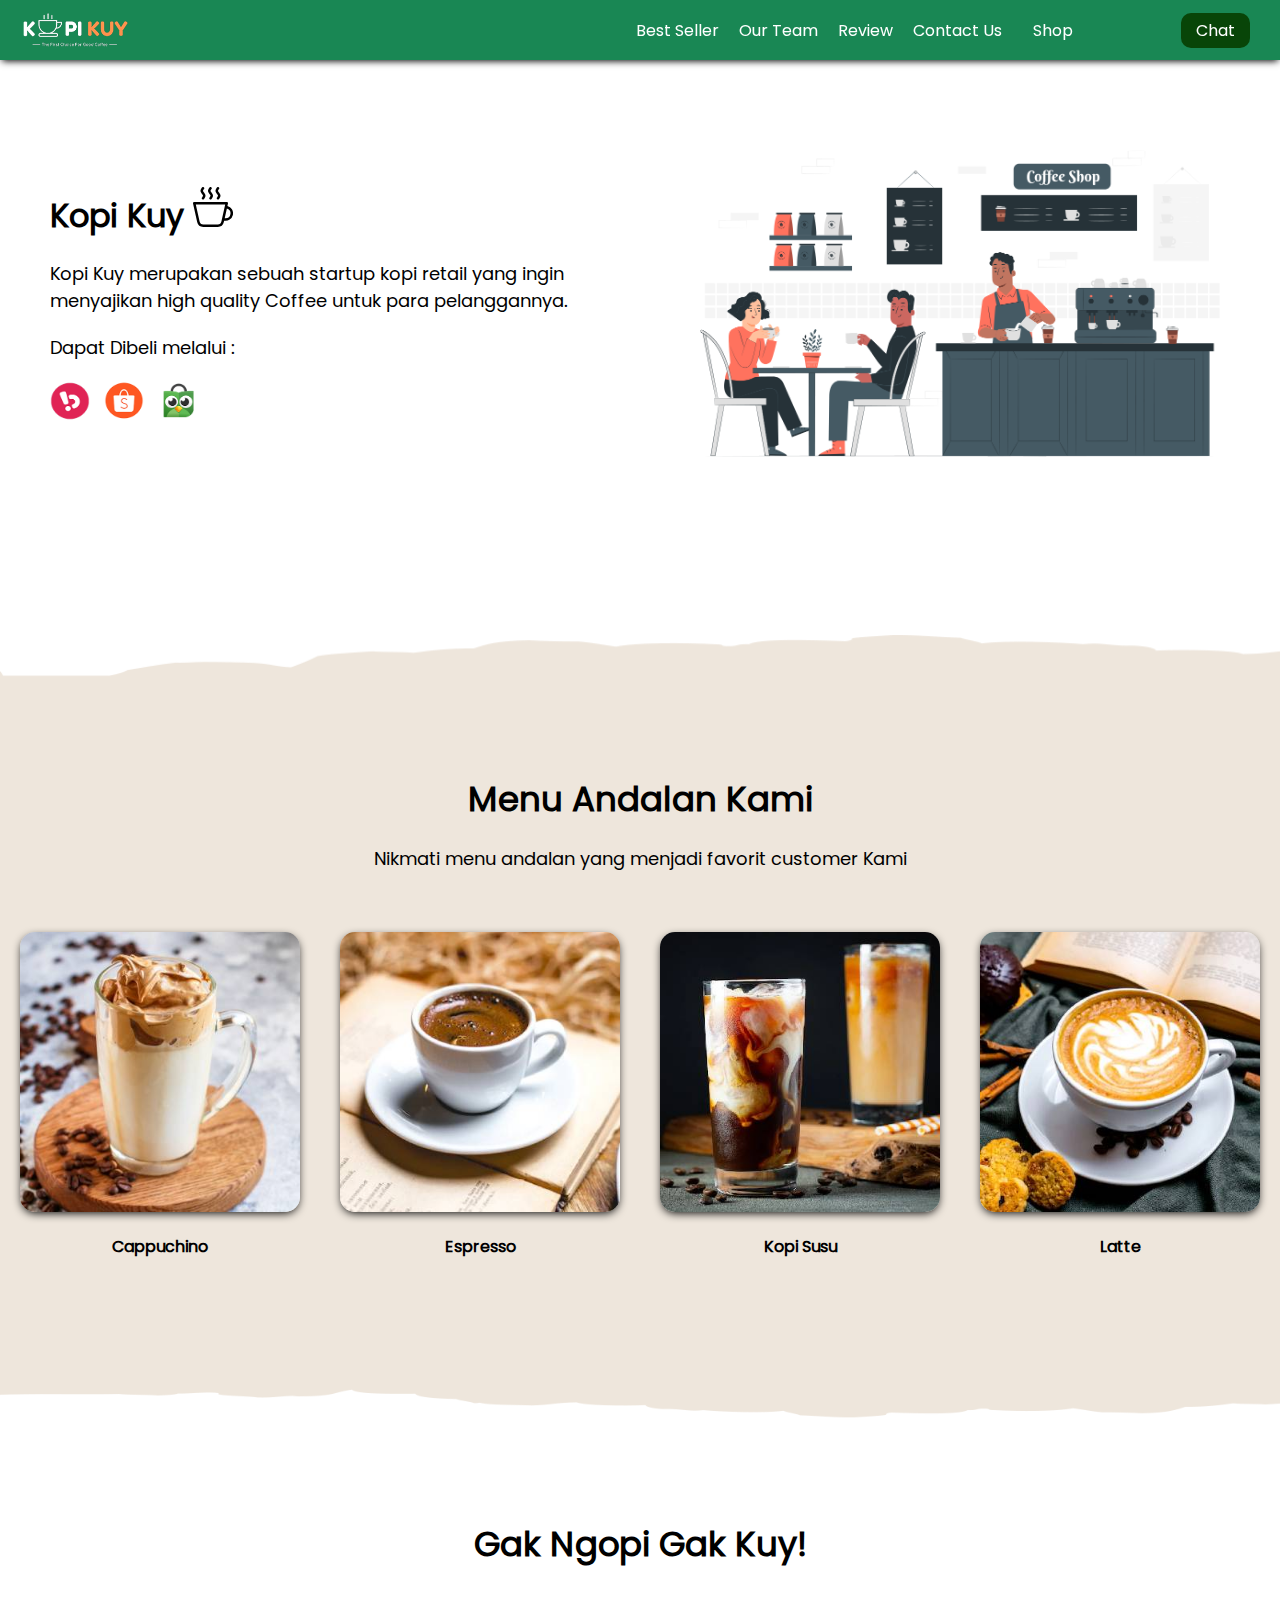
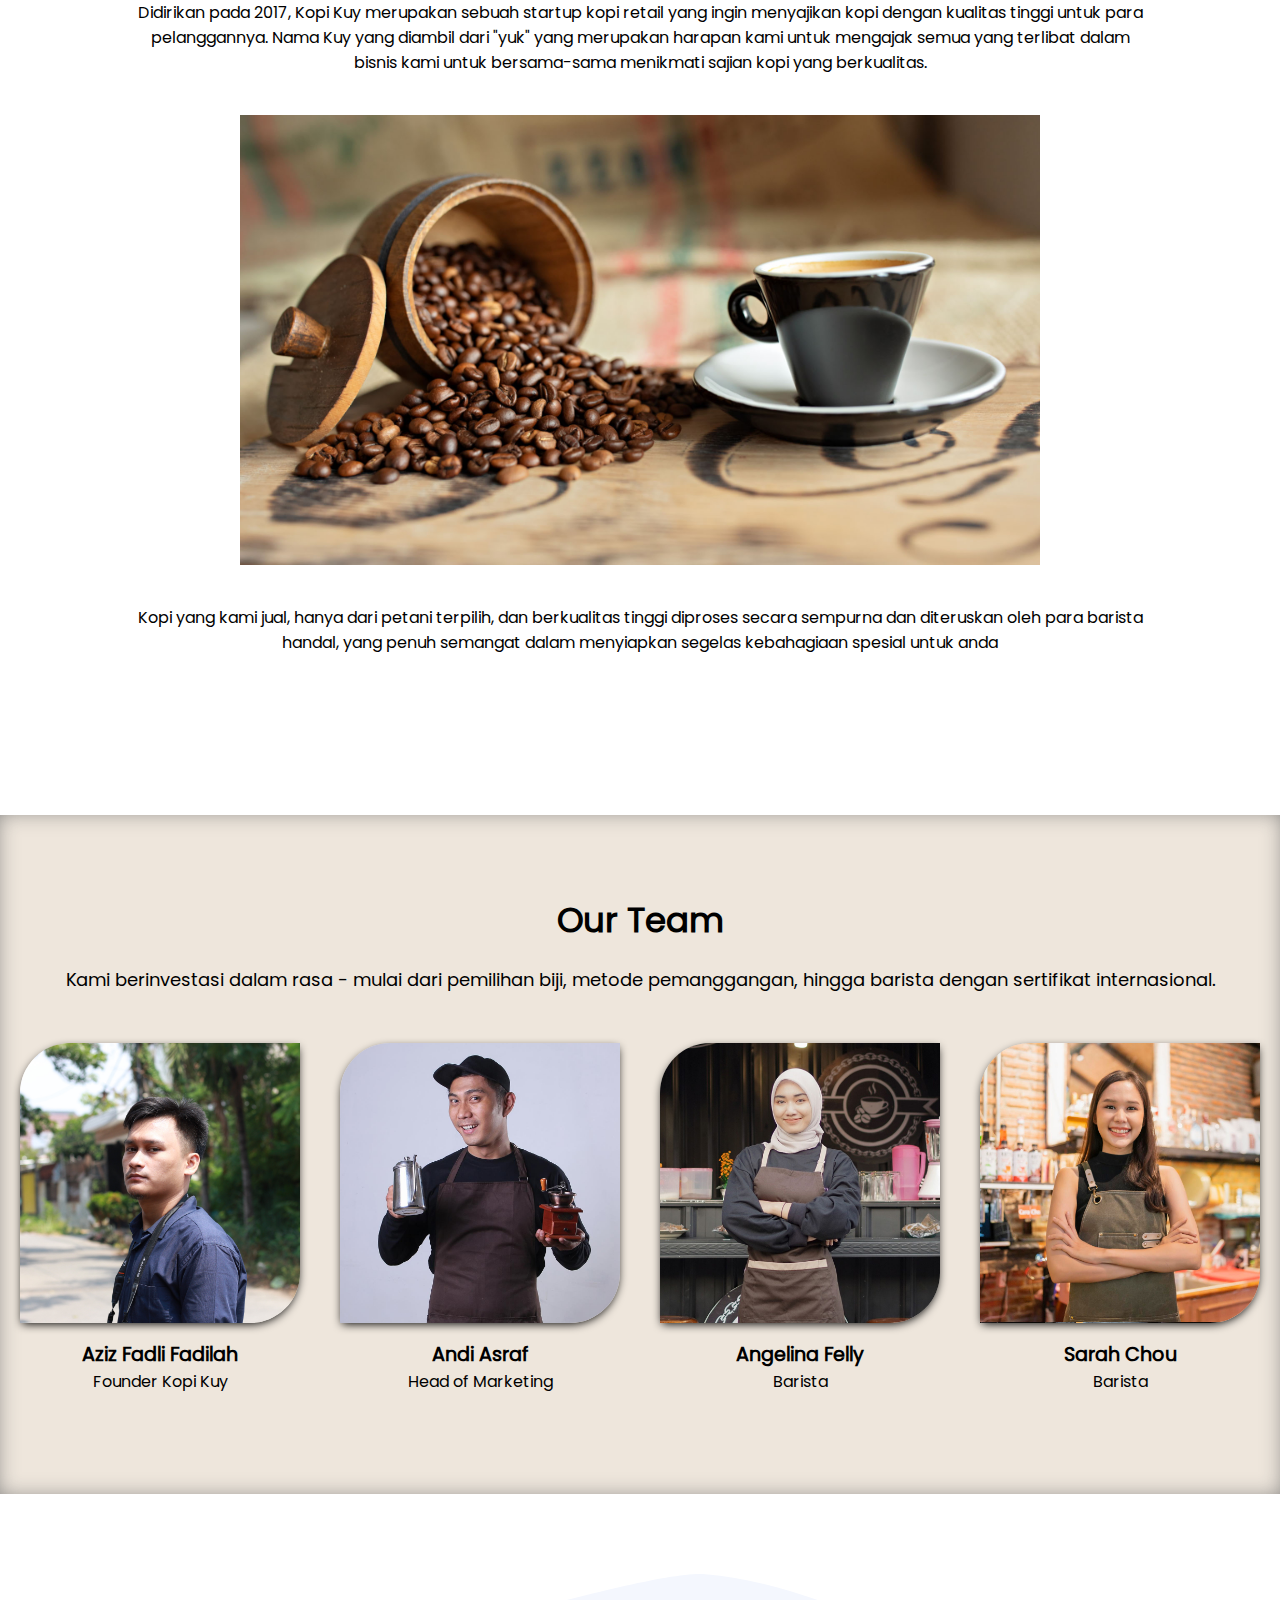
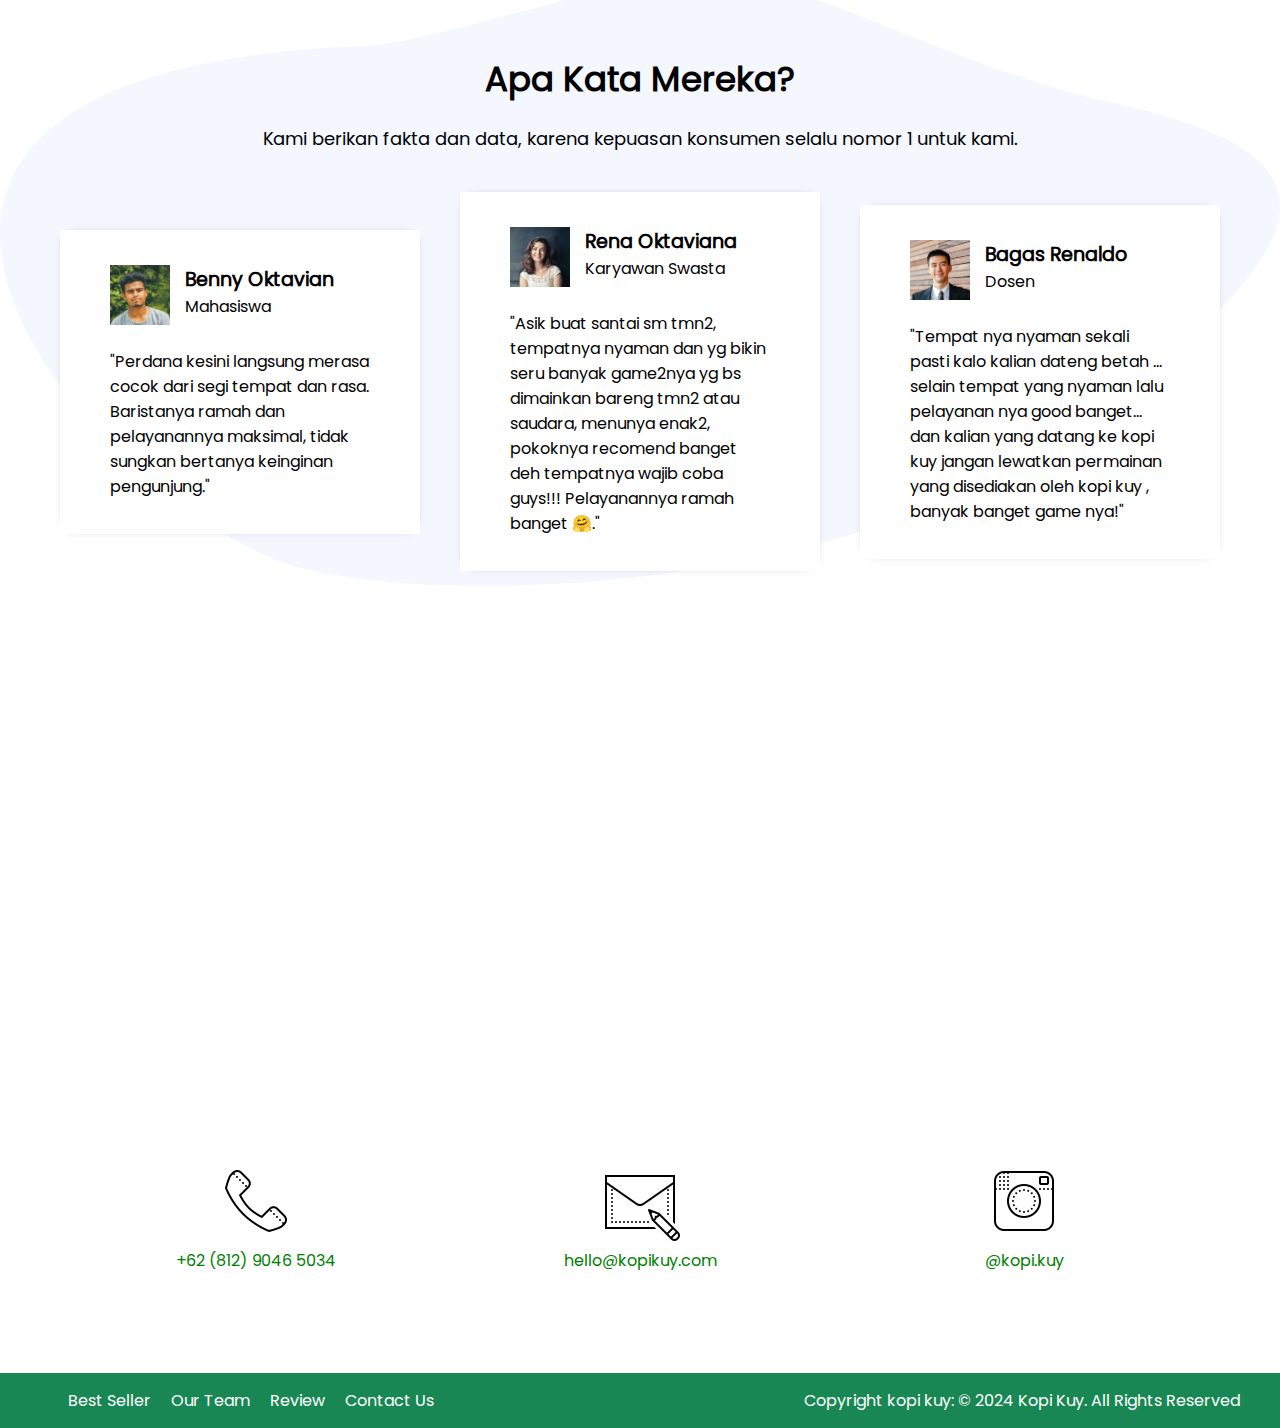
==== index.html @ 8b30d7e5 "first commit" ====
<!DOCTYPE html>
<html lang="id">

<head>
    <meta charset="UTF-8">
    <meta http-equiv="X-UA-Compatible" content="IE=edge">
    <meta name="viewport" content="width=device-width, initial-scale=1.0">
    <link rel="shortcut icon" href="images/favicon.ico" type="image/x-icon">
    <title>Website Kopi Kuy</title>
    <link rel="stylesheet" href="css/style.css">
</head>

<body>
    <nav>
        <img class="logo" src="images/logo/logo_kuy.png">
        <div class="navigasi">
            <a href="#best-seller">Best Seller</a>
            <a href="#our-team">Our Team</a>
            <a href="#review">Review</a>
            <a href="#contact-us">Contact Us</a>
        </div>
        <a class="shop" href="produk.html">Shop</a>
        <a class="chat" href="https://wa.me/628123456?text=Saya ingin bertanya" target="_blank">Chat</a>
    </nav>

    <!--Tulis kode header mulai di baris 28-->

    <header>
        <div class="kiri">
            <h1 id="h1_website">
                Kopi Kuy
                <img src="images\icon\icon_kopi.svg" alt="logo kopi kuy">
            </h1>
            <p>
                Kopi Kuy merupakan sebuah startup kopi retail yang ingin menyajikan
                high quality Coffee untuk para pelanggannya.
            </p>
            <p>
                Dapat Dibeli melalui :
            </p>
            <div class="olshop">
                <img src="images/logo/logo_bukalapak.png" alt="logo bukalapak">
                <img src="images/logo/logo_shopee.png" alt="logo shopee">
                <img src="images/logo/logo_tokopedia.png" alt="logo tokopedia">
            </div>
        </div>
        <div class="kanan">
            <img src="images/header/header3.png" alt="header">
        </div>
    </header>
    <main>
        <section class="best-seller" id="best-seller">
            <h2>
                Menu Andalan Kami
            </h2>
            <p>
                Nikmati menu andalan yang menjadi favorit customer Kami
            </p>
            <div class="produk">
                <img src="images/produk/product_capuchino.jpg" alt="Capuccino">
                <p>Cappuchino</p>
            </div>
            <div class="produk">
                <img src="images/produk/product_espresso.jpg" alt="Espresso">
                <p>Espresso</p>
            </div>
            <div class="produk">
                <img src="images/produk/product_kopi_susu.jpg" alt="Kopi Susu">
                <p>Kopi Susu</p>
            </div>
            <div class="produk">
                <img src="images/produk/product_latte.jpg" alt="Latte">
                <p>Latte</p>
            </div>
        </section>
        <section class="about-us" id="about-us">
            <h2>
                Gak Ngopi Gak Kuy!
            </h2>
            <p>
                Didirikan pada 2017, Kopi Kuy merupakan sebuah startup kopi retail
                yang ingin menyajikan kopi dengan kualitas tinggi untuk para pelanggannya.
                Nama Kuy yang diambil dari "yuk" yang merupakan harapan kami untuk mengajak semua
                yang terlibat dalam bisnis kami untuk bersama-sama menikmati sajian kopi yang berkualitas.
            </p>
            <img src="images\about-us\biji-kopi2.jpg" alt="gambar biji kopi">
            <p>
                Kopi yang kami jual, hanya dari petani terpilih, dan berkualitas tinggi diproses
                secara sempurna dan diteruskan oleh para barista handal, yang penuh semangat
                dalam menyiapkan segelas kebahagiaan spesial untuk anda
            </p>
        </section>
        <section class="our-team" id="our-team">
            <h2>
                Our Team
            </h2>
            <p>
                Kami berinvestasi dalam rasa - mulai dari pemilihan biji, metode pemanggangan,
                hingga barista dengan sertifikat internasional.
            </p>
            <div class="team">
                <img src="images/team/team5.jpg" alt="Aziz Fadli Fadilah">
                <h3>Aziz Fadli Fadilah</h3>
                <p>Founder Kopi Kuy</p>
            </div>
            <div class="team">
                <img src="images/team/team2.jpg" alt="Andi Asraf">
                <h3>Andi Asraf</h3>
                <p>Head of Marketing</p>
            </div>
            <div class="team">
                <img src="images/team/team3.jpg" alt="Angelina Felly">
                <h3>Angelina Felly</h3>
                <p>Barista</p>
            </div>
            <div class="team">
                <img src="images/team/team4.jpg" alt="Sarah Chou">
                <h3>Sarah Chou</h3>
                <p>Barista</p>
            </div>
        </section>
        <section class="review" id="review">
            <h2> Apa Kata Mereka? </h2>
            <p> Kami berikan fakta dan data, karena kepuasan konsumen selalu nomor 1 untuk kami. </p>
            <div class="testimoni">
                <img src="images/customer/customer1.jpg" alt="customer">
                <div class="profile">
                    <h3> Benny Oktavian </h3>
                    <p> Mahasiswa </p>
                </div>
                <p>
                    "Perdana kesini langsung merasa cocok dari segi tempat dan rasa.
                    Baristanya ramah dan pelayanannya maksimal, tidak sungkan bertanya keinginan pengunjung."
                </p>
            </div>
            <div class="testimoni">
                <img src="images/customer/customer2.jpg" alt="customer">
                <div class="profile">
                    <h3> Rena Oktaviana </h3>
                    <p> Karyawan Swasta </p>
                </div>
                <p>
                    "Asik buat santai sm tmn2, tempatnya nyaman dan yg bikin seru banyak game2nya
                    yg bs dimainkan bareng tmn2 atau saudara, menunya enak2, pokoknya recomend
                    banget deh tempatnya wajib coba guys!!! Pelayanannya ramah banget 🤗."
                </p>
            </div>
            <div class="testimoni">
                <img src="images/customer/customer3.jpg" alt="customer">
                <div class="profile">
                    <h3> Bagas Renaldo </h3>
                    <p> Dosen </p>
                </div>
                <p>
                    "Tempat nya nyaman sekali pasti kalo kalian dateng betah ...
                    selain tempat yang nyaman lalu pelayanan nya good banget...
                    dan kalian yang datang ke kopi kuy jangan lewatkan permainan yang disediakan
                    oleh kopi kuy , banyak banget game nya!"
                </p>
            </div>
        </section>
        <section class="contact-us" id="contact-us">
            <iframe
                src="https://www.google.com/maps/embed?pb=!1m14!1m8!1m3!1d7932.741866032694!2d106.668581!3d-6.214715!3m2!1i1024!2i768!4f13.1!3m3!1m2!1s0x2e69f9912c7f297b%3A0xe5a3a671dae861ab!2sKopi%20kuy!5e0!3m2!1sid!2sid!4v1680617229460!5m2!1sid!2sid"
                frameborder="0"></iframe>
            <div class="kontak">
                <img src="images/icon/icon_phone.png" alt="icon_phone">
                <p>
                    +62 (812) 9046 5034
                </p>
            </div>
            <div class="kontak">
                <img src="images/icon/icon_mail.png" alt="icon_mail">
                <p>
                    hello@kopikuy.com
                </p>
            </div>
            <div class="kontak">
                <img src="images/icon/icon_instagram.png" alt="icon_instagram">
                <p>
                    @kopi.kuy
                </p>
            </div>
        </section>
</body>
<footer>
    <div class="navigasi">
        <a href="#best-seller">Best Seller</a>
        <a href="#our-team">Our Team</a>
        <a href="#review">Review</a>
        <a href="#contact-us">Contact Us</a>
    </div>
    <P>
        Copyright kopi kuy: © 2024 Kopi Kuy. All Rights Reserved
    </P>
</footer>

</html>
---- css/style.css ----
/* Kode * di bawah ini untuk mereset tampilan setiap web browser supaya seragam */

* {
   box-sizing: border-box;
   margin: 0;
   padding: 0;
}

html {
   /* scroll-behavior: smooth agar scroll ketika klik pada navigasi menjadi halus */
   scroll-behavior: smooth;
}

/* 
Kode di bawah ini untuk mengatur nav sampai footer agar memiliki tampilan flexibel
selengkapnya akan di bahas di hari ke 3
*/

nav,
header,
section,
footer {
   /* 
      display: flex memiliki pengaturan yang dapat mengatur agar elemen
      di dalamnya memiliki ukuran yang fleksibel
      digunakan saat ada elemen yang isinya lebih dari satu kolom
   */
   display: flex;
   /* 
      align-items: center mengatur elemen di dalamnya rata tengah vertikal
   */
   align-items: center;

   /* 
      justify-content: center mengatur elemen di dalamnya rata tengah horizontal
   */
   justify-content: center;

   /* 
      flex-wrap: wrap mengatur agar jika lebar elemen berlebih, maka elemen
      akan otomatis diletakan di baris baru (tidak dipaksakan di satu baris)
   */
   flex-wrap: wrap;
}



/* 
Kode @font-face untuk menginstall font ke dalam Website 
src adalah untuk lokasi fontnya, font dapat di cari di website https://fonts.google.com/
dengan memberi nama family, maka kita mendaftarkan font tersebut ke dalam website
*/

@font-face {
   src: url(../fonts/poppins.woff2);
   font-family: 'Poppins';
}

body {
   /* 
   mendaftarkan semua teks pada body menjadi family Poppins 
   kenapa pada body? karena elemen body membungkus semua elemen dari nav section sampai footer
   */
   font-family: 'Poppins';
}

/*
Misalnya ada font dari google yang bernama Irish Grover yang berada di:
https://fonts.gstatic.com/s/irishgrover/v23/buExpoi6YtLz2QW7LA4flVgv__RP.woff2

maka bisa coba copy kode berikut untuk menginstall font tadi:

@font-face {
  font-family: 'Irish Grover';
  font-style: normal;
  font-weight: 400;
  src: url(https://fonts.gstatic.com/s/irishgrover/v23/buExpoi6YtLz2QW7LA4flVgv__RP.woff2) format('woff2');
}

Jika kode di atas sudah di copy
Nanti pada element yang ingin menggunakan font Irish Grover Tadi, tinggal diganti font-familynya
misal mau mengganti h1 dan h2 maka kodenya sebagai berikut:

h1,h2 {
   font-family: 'Irish Grover';
}

*/


a {
   /* menghilangkan garis bawah pada link */
   text-decoration: none;

   /* 
   color: adalah untuk mengganti warna tulisan.
   color:unset digunakan pada a untuk menghilangkan warna bawaan pada link (biasanya warna biru) 
   */
   color: unset;
}

h2 {
   /* mengatur ukuran huruf ke 34 pixel */
   font-size: 34px;
}

h3 {
   /* mengatur ukuran huruf ke 1.2rem */
   font-size: 1.2rem;
}

h1,
h2,
h3 {
   /* mengatur tebal huruf bisa bold, normal*/
   font-weight: bold;
}

img {
   /* 
      kode max-width artinya lebar maksimal
      mengatur agar semua elemen img memiliki lebar maksimal 100% agar
      besar gambar tidak melebihi layar ataupun elemen pembungkus
   */
   max-width: 100%;
}

/* Navigasi */

nav {
   /* 
   background-color mengatur warna latar belakang 
   untuk pengguna hp, pergantian warna tidak bisa seperti vs code
   hanya dapat menggunakan warna bahasa inggris seperti: red, green, brown, purple dsb
   untuk pengguna vscode silahkan arahkan mouse ke kotak warna di bawah
   untuk mengganti warna sesuai keinginan
   */
   background-color: #198754;

   /* box-shadow membuat efek bayangan */
   box-shadow: 0 3px 7px -2px #000;

   /* width mengatur lebar elemen. 100% agar lebarnya full dari kiri sampai kanan layar */
   width: 100%;

   /* 
   padding digunakan untuk memberi jarak ke dalam. 
   efeknya bila digunakan pada elemen yang memiliki warna latar akan membuat elemen tersebut 'gemuk'
   padding-top artinya jarak ke atas, nilai padding dapat berupa
   padding-top, padding-bottom, padding-left, padding-right
   */
   padding-top: 10px;
   padding-bottom: 10px;

   /* 
   position mengatur posisi elemen, position:fixed supaya elemen nav akan ikut menempel di atas layar
   saat kita scroll ke bawah. Jika ingin navigasi gak nempel, bisa menggunakan position:static;
   */
   position: fixed;

   /* Nilai z-index semakin besar, maka elemen akan semakin di depan */
   z-index: 500;
}

img.logo {
   /* height mengatur tinggi elemen */
   height: 40px;
   /* penjelasan margin mirip dengan padding, fungsinya untuk memberi jarak pada elemen */
   margin-left: 20px;
}

div.navigasi {
   margin-left: auto;
   margin-right: 15px;
}

nav a {
   color: #fff;
   padding-left: 8px;
   padding-right: 8px;
}

a.shop {
   margin-right: 100px;
}

a.chat {
   margin-right: 30px;
   background-color: rgb(8, 69, 8);
   color: #fff;
   padding-top: 5px;
   padding-right: 15px;
   padding-bottom: 5px;
   padding-left: 15px;
   border-radius: 10px;
}


/* 
   PERHATIKAN bahwa dalam mengatur elemen, nama elemen langsung ditulis
   sedangkan untuk mengatur class, dibutuhkan tanda titik (.) terlebih dulu
   img {} berarti seluruh elemen dengan tag img (<img src="....">), 
   sedangkan .img artinya hanya elemen dengan class img (<img class="img" src="...">) 
*/


/* HEADER */


header,
section {
   /*
    padding mengatur jarak ke dalam
    pada padding dan margin ditambahkan top / right / bottom / top 
    untuk mengatur jarak masing-masing 
   */
   padding-top: 80px;
   padding-bottom: 80px;

   /* margin mengatur jarak ke luar */
   margin-bottom: 80px;
}

/* penulisan CSS dapat digabung dengan beberapa elemen */
header div.kiri,
header div.kanan {
   /* width mengatur lebar elemen. 50% artinya setengah ukuran elemen pembungkus */
   width: 50%;
   padding: 50px;
}

header h1 {
   margin-bottom: 20px;
}

header p {
   /* font-size digunakan untuk mengatur ukuran huruf */
   font-size: 18px;
   margin-bottom: 20px;
}

div.olshop img {
   width: 40px;
   /* aspect-ratio:1 agar tinggi menyesuaikan width */
   aspect-ratio: 1;
   margin-right: 10px;
}

/* Best Seller */

section.best-seller {
   position: relative;

   /* background-color mengatur warna latar belakang elemen */
   background-color: #EEE6DC;

   /* text-align mengatur rata tulisan, bisa bernilai: left, right, center, justify */
   text-align: center;
}

/* 
terkait position, after, dan before memerlukan pemahaman mendalam
terkait layout pada CSS untuk dapat memahami secara penuh 
*/

section.best-seller::before,
section.best-seller::after {
   position: absolute;
   content: "";
   width: 100%;
   height: 76px;

   /* background-image untuk menambahkan gambar sebagai background */
   background-image: url(../images/background/garis-atas.png);

   /*background-size agar gambar latar menyesuaikan tinggi / lebar elemen */
   background-size: cover;

   top: -60px;
   left: 0;
}

section.best-seller::after {
   height: 60px;
   background-image: url(../images/background/garis-bawah.png);
   top: unset;
   bottom: -60px;
}

section.best-seller h2 {
   margin-bottom: 20px;
   width: 100%;
}

/* 
Penulisan section.best-seller > p berarti mengatur elemen p yang langsung
di bungkus oleh elemen <section class="best-seller">
aturan ini tidak berlaku untuk elemen <p> yang ada di dalam <div class="produk">
*/

section.best-seller>p {
   font-size: 18px;
   margin-bottom: 40px;
   width: 100%;
}

div.produk {
   /* 
      Penulisan padding dan margin seperti padding:20px ini penulisan singkat 
      yang berarti top, right, bottom, left nilainya sama, yaitu 20px 
   */
   padding: 20px;
   width: 25%;
}

div.produk img {
   /* transition membuat animasi transisi dari perubahan style, 0.3s berarti 0.3 detik */
   transition: all 0.3s ease;

   /* border-radius  Membuat sudut membulat */
   border-radius: 15px;

   /* box-shadow membuat efek bayangan */
   box-shadow: 0 3px 10px -2px #000;
}

/*

kode div.produk img:hover akan dijalankan saat mouse ada di atas elemen <img> yang ada
di dalam <div class="produk"> 
karena ada efek transition pada div.produk img 
maka akan menghasilkan efek animasi yang smooth

*/
div.produk img:hover {

   /* membuat transformasi, bisa berupa scale(1.05), rotate(180deg), translateY(-50px), dsb */
   transform: scale(0.9);
   border-radius: 50%;
}

div.produk p {
   margin-top: 15px;
   font-weight: bold;
}



/* About US */

section.about-us {
   /* max-width: 80%; mengatur lebar maksimal elemen tidak boleh melebihi 80% layar */
   max-width: 80%;

   /* margin-left dan margin-right auto akan membuat posisi elemen berada di tengah */
   margin-left: auto;
   margin-right: auto;
   text-align: center;
}

section.about-us h2 {
   margin-bottom: 30px;
   width: 100%;
}

section.about-us img {
   /* 
      Penulisan width: 800px dan max-width: 100% mengatur agar
      elemen memiliki lebar 800px namun tidak boleh melebihi 100% ukuran layar
   */
   width: 800px;
   max-width: 100%;
   margin: auto;
}

/*
section.about-us p:nth-child(2) berarti mengatur elemen ke 2 dengan jenis <p>
yang ada di dalam <section class="about-us">
*/

section.about-us p:nth-child(2) {
   margin-bottom: 40px;
}

section.about-us p:nth-child(4) {
   margin-top: 40px;
}


/* OUR TEAM */

section.our-team {
   background-color: #EEE6DC;
   box-shadow: inset 0px 0px 23px -6px #707070;
   text-align: center;
}

section.our-team h2 {
   margin-bottom: 20px;
   width: 100%;
}

section.our-team>p {
   margin-bottom: 30px;
   font-size: 18px;
   width: 800px;
   max-width: 90%;
   margin-left: auto;
   margin-right: auto;
   width: 100%;
}

div.team {
   width: 25%;
   padding: 20px;
}

div.team img {
   width: 100%;
   aspect-ratio: 1/1;
   object-fit: cover;
   box-shadow: 0 3px 10px -2px #000;
   border-radius: 50px 0px 50px 0px;
   margin-bottom: 10px;
}


/* REVIEW */

section.review {
   background-image: url(../images/background/bg-review.svg);
   /* 
      background-size: contain;
      membuat gambar latar belakang tidak terpotong
   */
   background-size: contain;

   /* 
      background-repeat: no-repeat;
      membuat gambar latar belakang tidak diulang (duplikat)
   */
   background-repeat: no-repeat;
   padding-left: 40px;
   padding-right: 40px;
   justify-content: space-around;
   /* align-items: stretch; membuat tinggi elemen di dalam .review .baris seragam */
   text-align: center;
}

section.review h2 {
   margin-bottom: 20px;
   width: 100%;
}

section.review>p {
   margin-bottom: 40px;
   font-size: 18px;
   width: 100%;
}

div.testimoni {
   width: 30%;
   display: flex;
   flex-wrap: wrap;
   padding: 35px 50px;
   box-shadow: 0px 0px 12px -10px #000;
   background-color: #fff;
}

div.testimoni img {
   width: 60px;
   height: 60px;
   margin-right: 15px;
   object-fit: cover;
}

div.profile {
   text-align: left;
   display: block;
   margin-bottom: 30px;
   width: calc(100% - 75px);
}

div.profile p {
   width: 100%;
   text-align: left;
}

div.testimoni>p {
   width: 100%;
   text-align: left;
}

*[data-from="tmp"]>* {
   position: relative;
}

*[data-from="tmp"]>*:nth-child(1):before {
   position: absolute;
   color: red;
   bottom: 40px;
   content: "prakerja";
   font-size: 13px;
   z-index: 10;
   text-decoration: line-through;
}

/* CONTACT US */
section.contact-us {
   margin-bottom: 20px;
}

section.contact-us iframe {
   width: 100%;
   height: 300px;
   border: 0;
}

div.kontak {
   width: 30%;
   /* color mengatur warna tulisan */
   color: green;
   text-align: center;
   margin-top: 50px;
}


/* FOOTER */

footer {
   background-color: #198754;
   padding-top: 15px;
   padding-bottom: 15px;
   color: #fff;
   padding-right: 40px;
   padding-left: 40px;
}

footer div.navigasi {
   margin-left: 20px;
   margin-right: auto;
}

footer div.navigasi a {
   padding: 8px;
}



/* UNTUK kode RESPONSIF hari ke 3 tulis DI BAWAH sini */

@media (max-width:600px) {

   div.navigasi {
      display: none;
   }

   a.shop {
      margin-right: 15px;
      margin-left: auto;
   }

   header div.kiri,
   header div.kanan {
      width: 100%;
      padding: 30px;
      text-align: center;
   }

   div.produk,
   div.team,
   div.kontak {
      width: 50%;
   }

   div.testimoni {
      width: 100%;
      padding: 20px;
      margin-bottom: 30px;
      font-size: smaller;
   }


}

/* Kode CSS Selesai di sini */
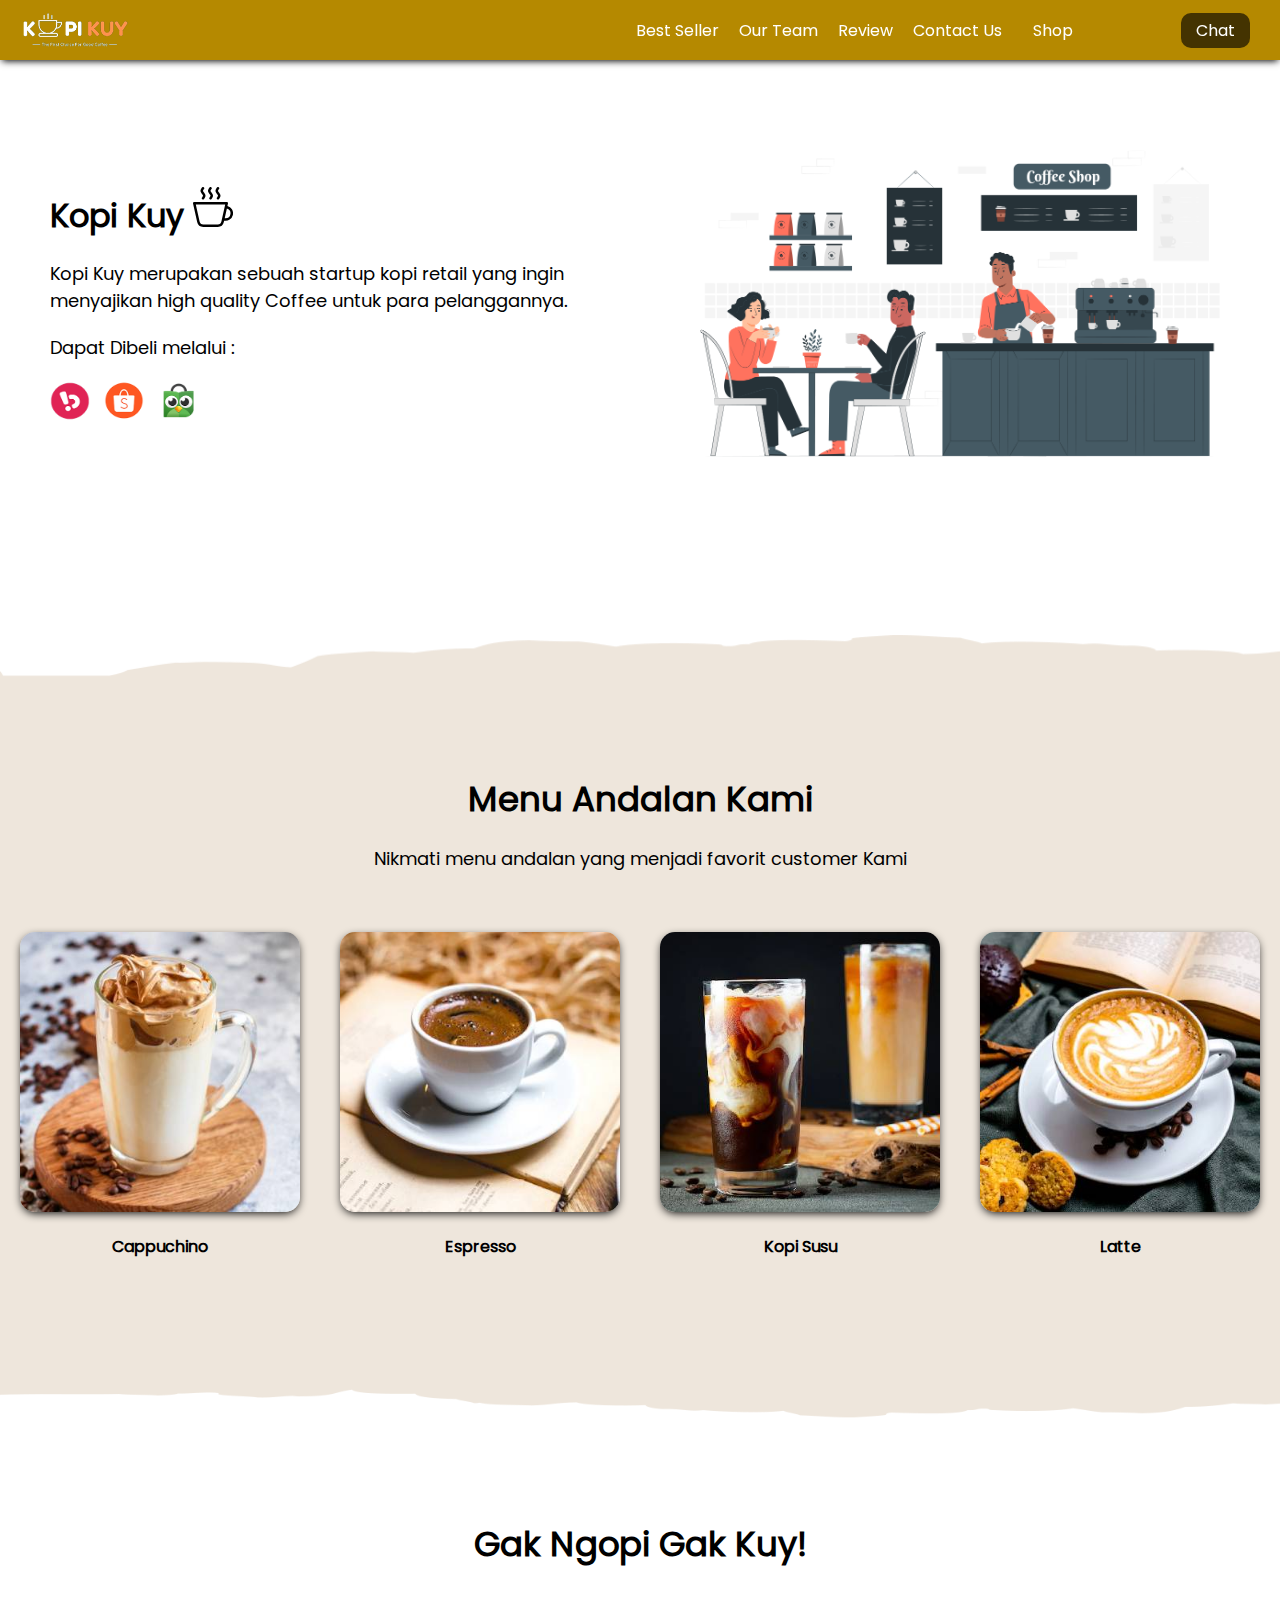
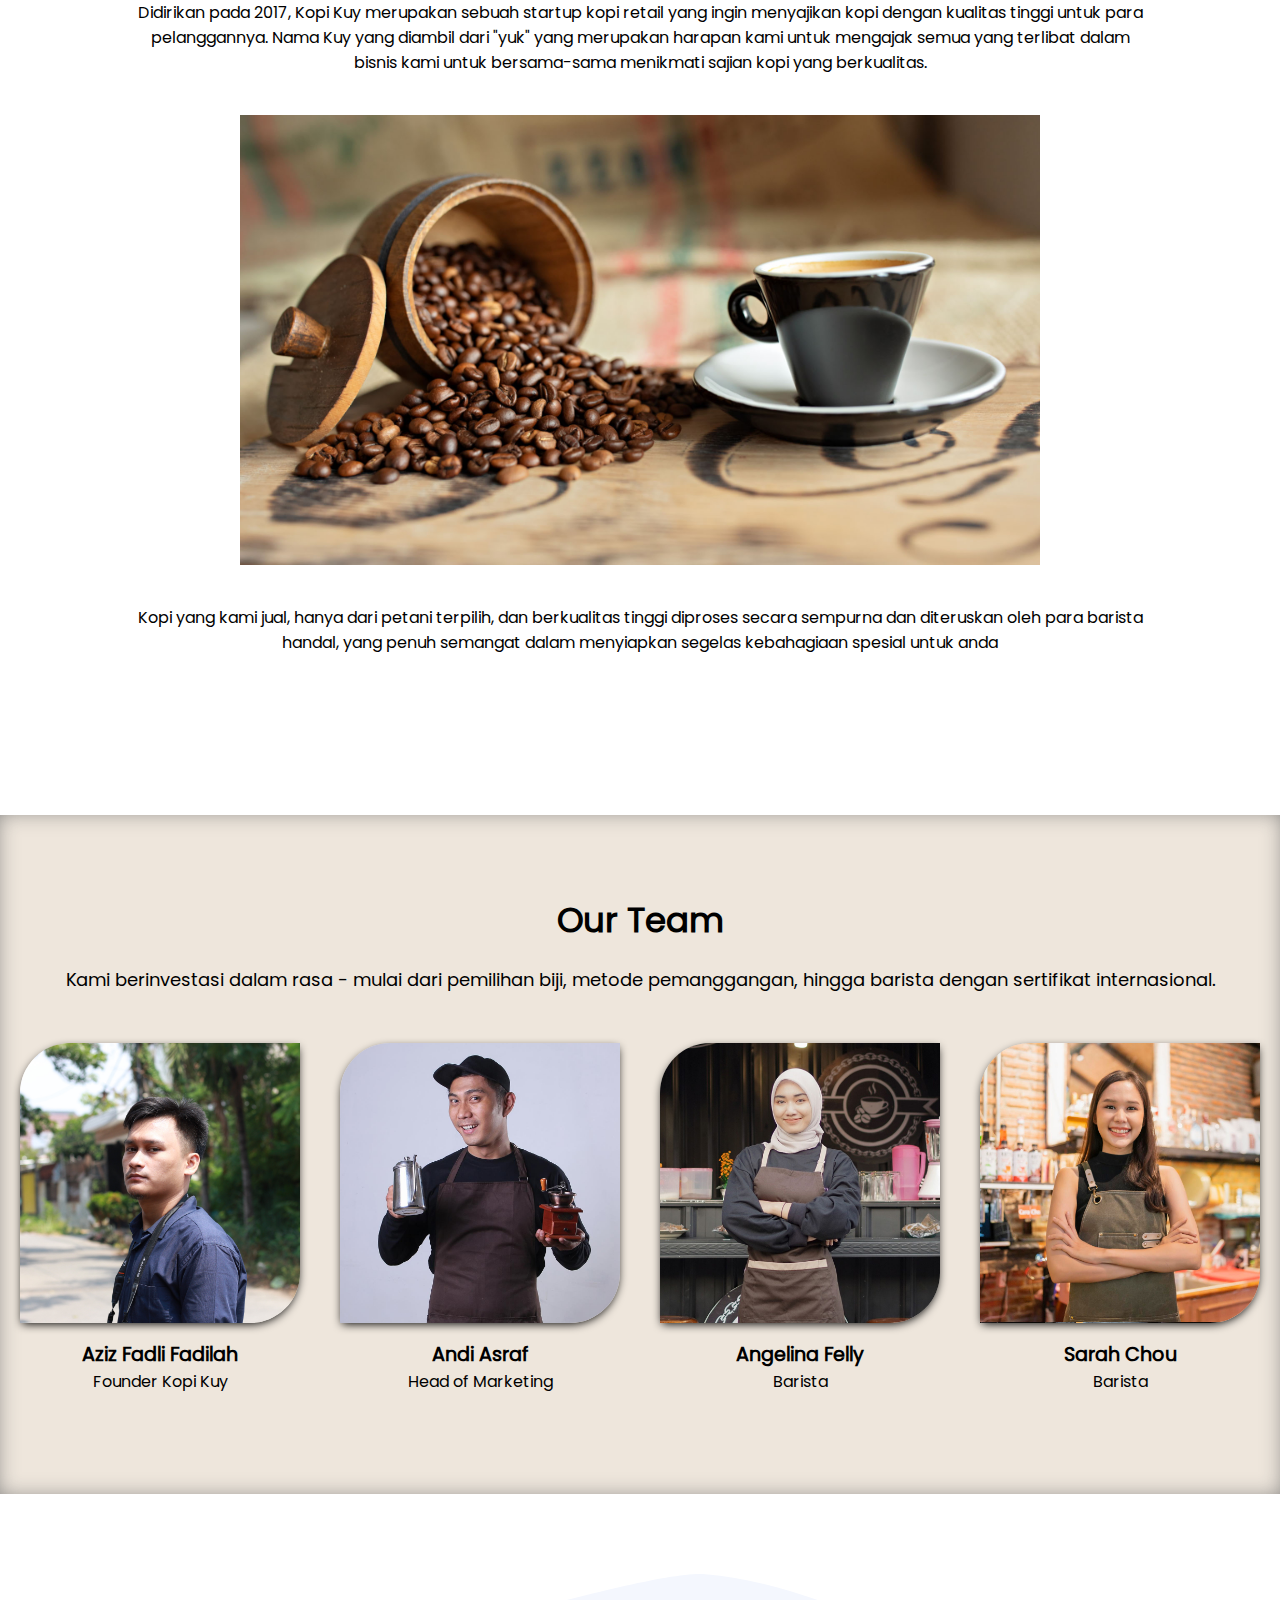
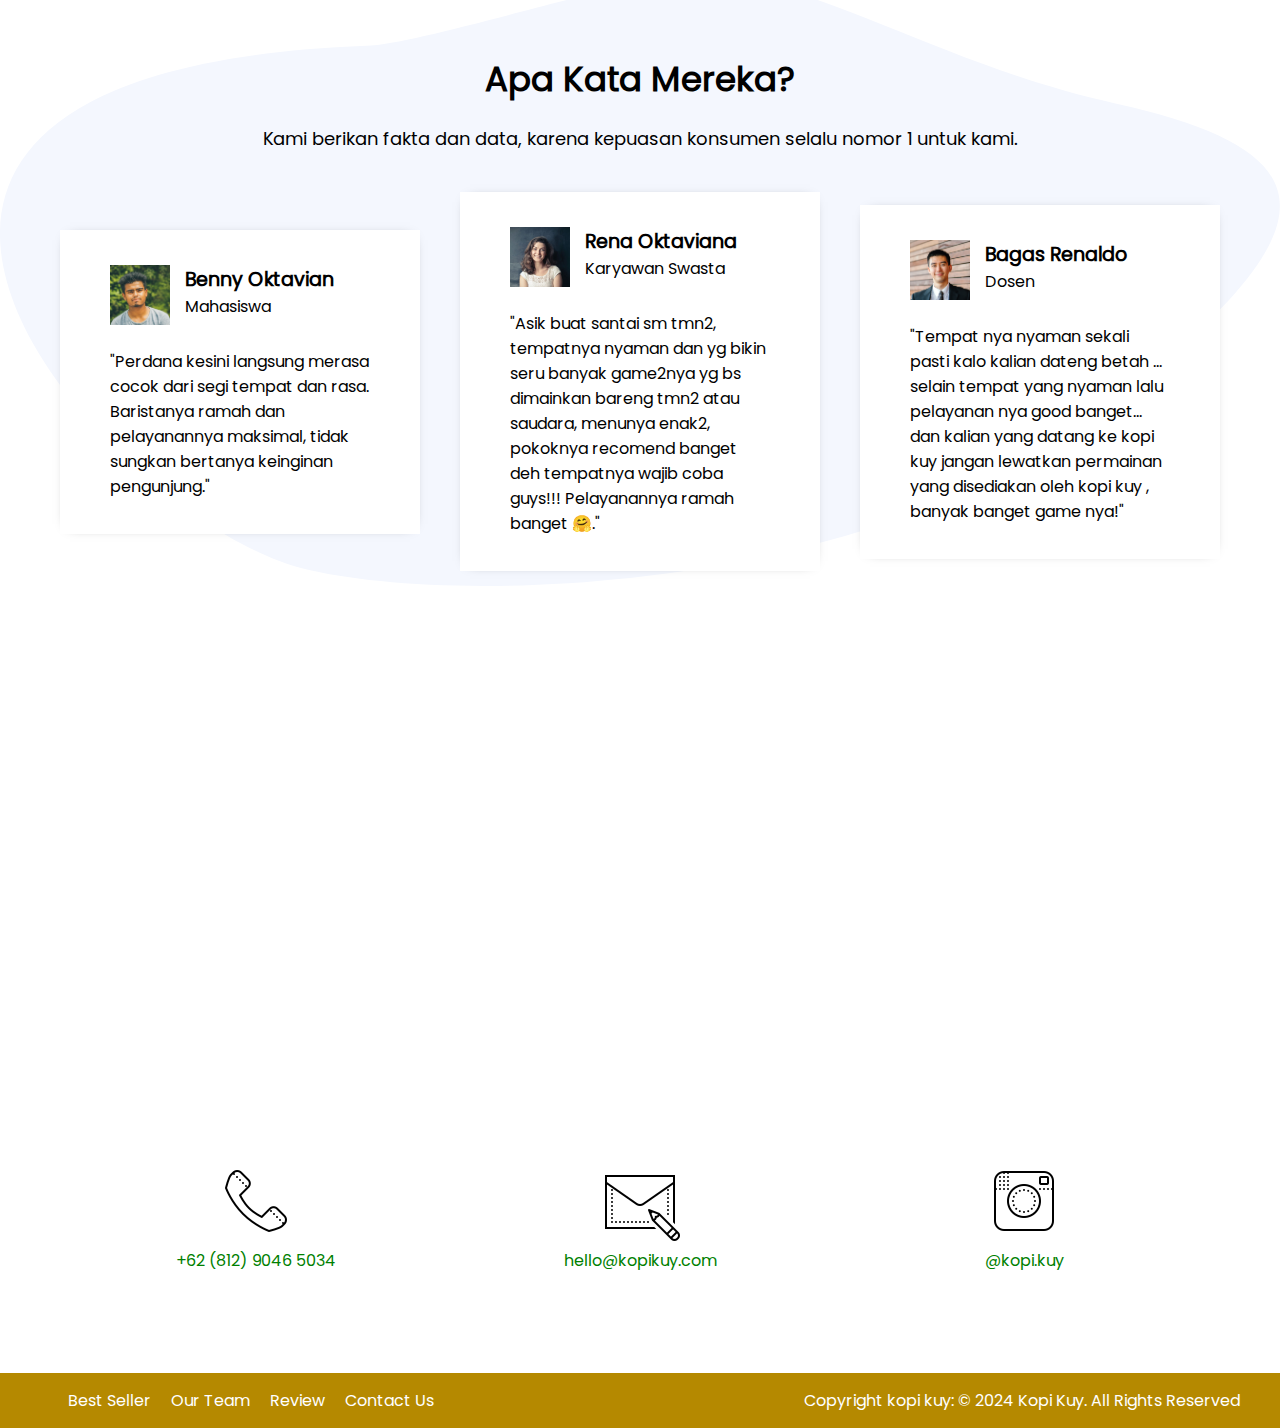
==== commit cdf341b6: "minor changes" ====
--- a/index.html
+++ b/index.html
@@ -7,7 +7,7 @@
     <meta name="viewport" content="width=device-width, initial-scale=1.0">
     <link rel="shortcut icon" href="images/favicon.ico" type="image/x-icon">
     <title>Website Kopi Kuy</title>
-    <link rel="stylesheet" href="css/style.css">
+    <link rel="stylesheet" href="css/style.css?v=2">
 </head>
 
 <body>
--- a/css/style.css
+++ b/css/style.css
@@ -135,7 +135,7 @@
    untuk pengguna vscode silahkan arahkan mouse ke kotak warna di bawah
    untuk mengganti warna sesuai keinginan
    */
-   background-color: #198754;
+   background-color: #b58900;
 
    /* box-shadow membuat efek bayangan */
    box-shadow: 0 3px 7px -2px #000;
@@ -186,7 +186,7 @@
 
 a.chat {
    margin-right: 30px;
-   background-color: rgb(8, 69, 8);
+   background-color: #443301;
    color: #fff;
    padding-top: 5px;
    padding-right: 15px;
@@ -528,7 +528,7 @@
 /* FOOTER */
 
 footer {
-   background-color: #198754;
+   background-color: #b58900;
    padding-top: 15px;
    padding-bottom: 15px;
    color: #fff;
